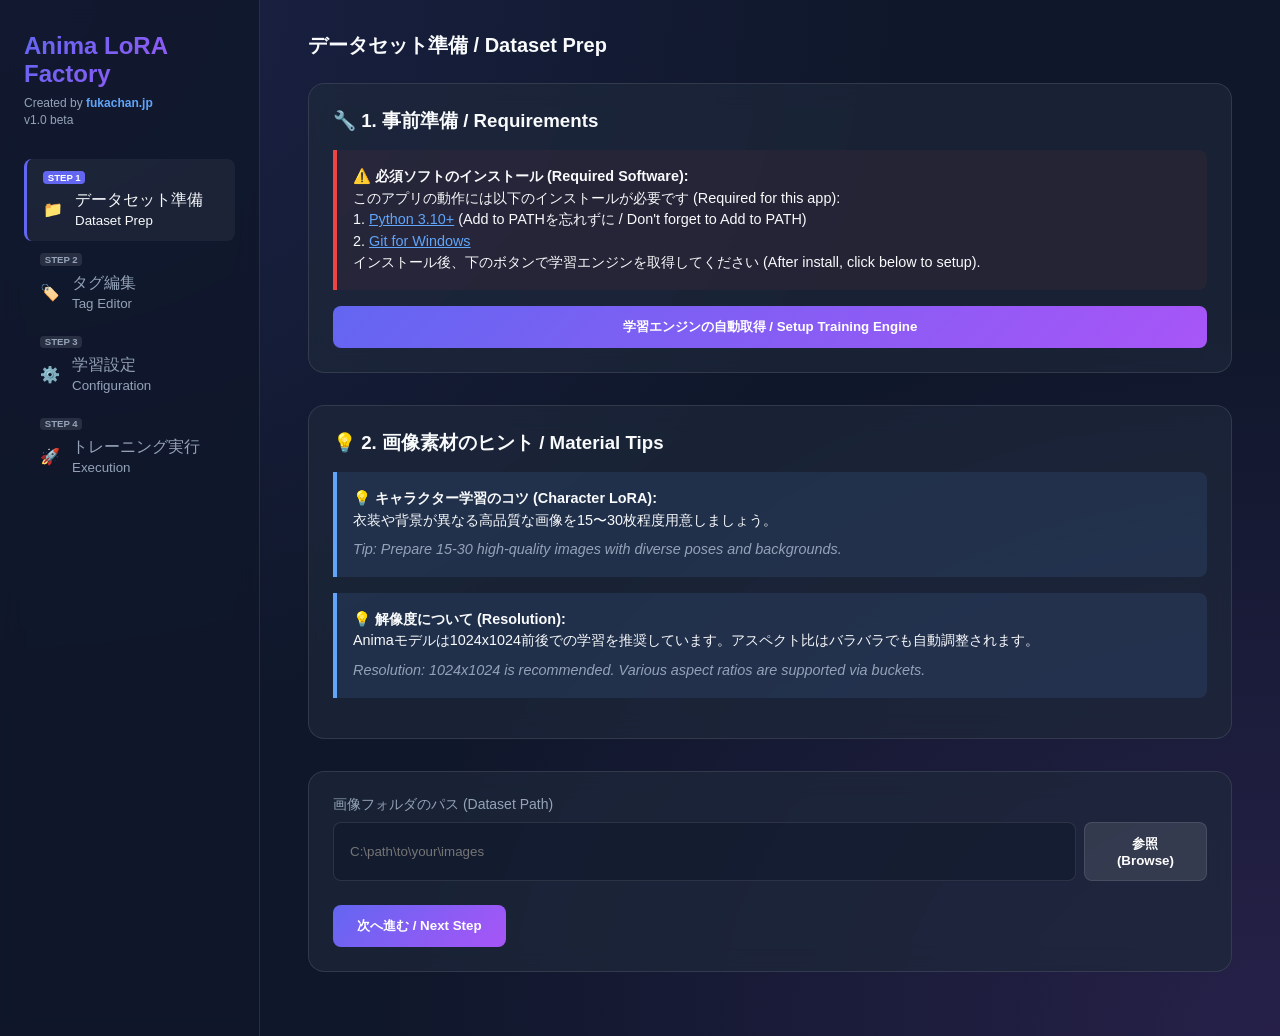
==== frontend/index.html @ 305d4b2d "Add files via upload" ====
<!DOCTYPE html>
<html lang="ja">

<head>
    <meta charset="UTF-8">
    <meta name="viewport" content="width=device-width, initial-scale=1.0">
    <title>Anima LoRA Factory</title>
    <link rel="icon" href="assets/favicon.ico">
    <link rel="stylesheet" href="style.css">
</head>

<body>
    <aside class="sidebar">
        <div>
            <h1>Anima LoRA Factory</h1>
            <p style="font-size: 0.75rem; color: var(--text-secondary); margin: 0.2rem 0;">
                Created by <a href="https://fukachan.jp/" target="_blank"
                    style="color: var(--accent-blue); text-decoration: none; font-weight: 600;">fukachan.jp</a>
            </p>
            <p style="font-size: 0.75rem; color: var(--text-secondary);">v1.0 beta</p>
        </div>

        <nav>
            <div class="nav-item active" data-tab="dataset">
                <span class="step-chip">Step 1</span>
                <div class="nav-label">
                    <span>📁</span> <span class="txt-dataset">データセット準備<br><small>Dataset Prep</small></span>
                </div>
            </div>
            <div class="nav-item" data-tab="tagger">
                <span class="step-chip">Step 2</span>
                <div class="nav-label">
                    <span>🏷️</span> <span class="txt-tagger">タグ編集<br><small>Tag Editor</small></span>
                </div>
            </div>
            <div class="nav-item" data-tab="config">
                <span class="step-chip">Step 3</span>
                <div class="nav-label">
                    <span>⚙️</span> <span class="txt-config">学習設定<br><small>Configuration</small></span>
                </div>
            </div>
            <div class="nav-item" data-tab="train">
                <span class="step-chip">Step 4</span>
                <div class="nav-label">
                    <span>🚀</span> <span class="txt-train">トレーニング実行<br><small>Execution</small></span>
                </div>
            </div>
        </nav>


    </aside>

    <main class="main-content">


        <!-- Dataset Tab -->
        <section id="tab-dataset" class="tab-content">
            <h2 class="txt-dataset">データセット準備 / Dataset Prep</h2>

            <div class="card">
                <h3 style="margin-bottom: 1rem;">🔧 1. 事前準備 / Requirements</h3>
                <div class="hint-box" style="background: rgba(239, 68, 68, 0.05); border-color: #ef4444;">
                    <strong>⚠️ 必須ソフトのインストール (Required Software):</strong><br>
                    このアプリの動作には以下のインストールが必要です (Required for this app):<br>
                    1. <a href="https://www.python.org/downloads/" target="_blank"
                        style="color: var(--accent-blue);">Python 3.10+</a> (Add to PATHを忘れずに / Don't forget to Add to
                    PATH)<br>
                    2. <a href="https://git-scm.com/download/win" target="_blank" style="color: var(--accent-blue);">Git
                        for Windows</a><br>
                    インストール後、下のボタンで学習エンジンを取得してください (After install, click below to setup).
                </div>
                <div style="display: flex; gap: 0.5rem; align-items: center;">
                    <button id="setup-scripts-btn" class="btn btn-primary" style="flex: 1;"
                        onclick="setupScripts()">学習エンジンの自動取得 / Setup Training Engine</button>
                </div>
                <p id="setup-progress-text"
                    style="font-size: 0.8rem; color: var(--text-secondary); margin-top: 0.5rem; display: none;">
                    ⏳ 取得中です。ネットワーク環境によっては数分かかる場合があります... / Downloading engine, please wait...
                </p>
            </div>

            <div class="card">
                <h3 style="margin-bottom: 1rem;">💡 2. 画像素材のヒント / Material Tips</h3>
                <div class="hint-box">
                    <strong>💡 キャラクター学習のコツ (Character LoRA):</strong><br>
                    衣装や背景が異なる高品質な画像を15〜30枚程度用意しましょう。<br>
                    <span class="lang-en"
                        style="display: block; color: var(--text-secondary); margin-top: 0.5rem; font-style: italic;">Tip:
                        Prepare 15-30 high-quality images with diverse poses and backgrounds.</span>
                </div>
                <div class="hint-box">
                    <strong>💡 解像度について (Resolution):</strong><br>
                    Animaモデルは1024x1024前後での学習を推奨しています。アスペクト比はバラバラでも自動調整されます。<br>
                    <span class="lang-en"
                        style="display: block; color: var(--text-secondary); margin-top: 0.5rem; font-style: italic;">Resolution:
                        1024x1024 is recommended. Various aspect ratios are supported via buckets.</span>
                </div>
            </div>

            <div class="card">
                <div class="form-group">
                    <label>画像フォルダのパス (Dataset Path)</label>
                    <div style="display: flex; gap: 0.5rem;">
                        <input type="text" id="dataset-path" placeholder="C:\path\to\your\images">
                        <button class="btn btn-secondary"
                            style="background: rgba(255,255,255,0.1); border: 1px solid var(--glass-border); color: white;"
                            onclick="browseFolder()">参照 (Browse)</button>
                    </div>
                </div>
                <button class="btn btn-primary" onclick="validatePath()">次へ進む / Next Step</button>
            </div>
        </section>

        <!-- Tagger Tab -->
        <section id="tab-tagger" class="tab-content" style="display: none;">
            <h2 class="txt-tagger">ビジュアルタグエディタ / Visual Tag Editor</h2>
            <div class="card" style="display: flex; gap: 1rem; align-items: center; margin-bottom: 1rem;">
                <p style="color: var(--text-secondary); flex: 1; font-size: 0.85rem;">
                    タグを色分けして表示しています。クリックで削除、末尾の入力欄から追加できます。<br>(Tags are color-coded. Click to remove, use input at the
                    end to add.)</p>
                <div style="display: flex; gap: 0.5rem;">
                    <button class="btn btn-secondary"
                        style="background: rgba(255,255,255,0.05); border: 1px solid var(--glass-border); color: white;"
                        onclick="refreshDataset()" title="フォルダ内のタグファイルを読み直します / Reload tags from folder">🔄 再読み込み /
                        Refresh</button>
                    <button class="btn btn-primary" onclick="runAutoTagging()"
                        title="AIによる自動タグ付けを開始します / Start AI auto-tagging">自動タグ付け実行 / Run Tagger</button>
                </div>
            </div>

            <div class="card" style="margin-bottom: 1rem;">
                <h3 style="margin-bottom: 0.8rem; font-size: 0.9rem;">📦 一括編集ツール / Batch Edit Tools</h3>
                <div style="display: flex; gap: 0.5rem; align-items: flex-end;">
                    <div style="flex: 1;">
                        <label
                            style="font-size: 0.75rem; color: var(--text-secondary); display: block; margin-bottom: 0.3rem;">カンマ区切りでタグを入力
                            (Tags, comma separated)</label>
                        <input type="text" id="batch-tags-input" list="tag-suggestions"
                            placeholder="1girl, masterpiece, @my_char" style="margin: 0;">
                        <datalist id="tag-suggestions"></datalist>
                    </div>
                    <button class="btn btn-secondary"
                        style="background: rgba(96, 165, 250, 0.1); border: 1px solid #60a5fa; color: #60a5fa;"
                        onclick="batchAddTags()">一括追加 / Add</button>
                    <button class="btn btn-secondary"
                        style="background: rgba(239, 68, 68, 0.1); border: 1px solid #ef4444; color: #ef4444;"
                        onclick="batchRemoveTags()">一括削除 / Remove</button>
                </div>
            </div>

            <div class="card" style="display: grid; grid-template-columns: 1fr 1fr; gap: 1.5rem; margin-bottom: 1rem;">
                <div>
                    <h3 style="margin-bottom: 0.8rem; font-size: 0.9rem;">🛠️ ボタンの機能 / Functions</h3>
                    <p style="font-size: 0.8rem; margin-bottom: 0.5rem; color: var(--text-secondary);"><strong>🔄 再読み込み
                            / Refresh:</strong> フォルダ内の .txt ファイルを読み直し、最新の状態を表示します。</p>
                    <p style="font-size: 0.8rem; color: var(--text-secondary);"><strong>🚀 自動タグ付け実行 / Auto-Tag:</strong>
                        AIが画像の内容を分析し、タグを自動生成します。<br>(AI analyzes images and generates tags.)</p>
                </div>
                <div>
                    <h3 style="margin-bottom: 0.8rem; font-size: 0.9rem;">💡 タグ編集の基本ルール / Rules</h3>
                    <p style="font-size: 0.8rem; color: var(--text-secondary); line-height: 1.4;">
                        LoRAに<strong>「学習させたい特徴」のタグを削除する</strong>のが基本です。削除した特徴がトリガーワードに集約されます。<br>
                        (Remove tags of features you want to train; they will merge into the trigger word.)
                    </p>
                </div>
            </div>

            <div class="card" style="margin-bottom: 1.5rem;">
                <h3 style="margin-bottom: 1rem; font-size: 0.9rem;">📖 LoRAタイプ別・編集のコツ / Editing Tips</h3>
                <div style="display: grid; grid-template-columns: repeat(auto-fit, minmax(200px, 1fr)); gap: 1rem;">
                    <div class="hint-box"
                        style="margin: 0; padding: 0.75rem; background: rgba(244, 114, 182, 0.05); border-color: #f472b6; font-size: 0.75rem;">
                        <strong>👤 キャラクターLoRA / Character:</strong><br>
                        髪色、目の色、固有の服などのタグを削除します。<br>
                        (Remove hair, eyes, unique clothes etc.)
                    </div>
                    <div class="hint-box"
                        style="margin: 0; padding: 0.75rem; background: rgba(52, 211, 153, 0.05); border-color: #34d499; font-size: 0.75rem;">
                        <strong>🎨 スタイルLoRA / Style:</strong><br>
                        具体的な物のタグは残し、品質タグを削除します。<br>
                        (Keep object tags, remove quality tags like masterpiece.)
                    </div>
                    <div class="hint-box"
                        style="margin: 0; padding: 0.75rem; background: rgba(96, 165, 250, 0.05); border-color: #60a5fa; font-size: 0.75rem;">
                        <strong>👗 衣装LoRA / Clothing:</strong><br>
                        その衣装を示すタグのみを削除します。<br>
                        (Remove only the tags specific to the outfit.)
                    </div>
                </div>
            </div>

            <div id="tagger-progress-container" class="card" style="display: none; margin-bottom: 1rem;">
                <div style="display: flex; justify-content: space-between; margin-bottom: 0.5rem;">
                    <span id="tagger-progress-text">タグ付け進捗 (Tagging Progress): 0 / 0</span>
                    <span id="tagger-progress-percent">0%</span>
                </div>
                <div
                    style="width: 100%; background: rgba(255,255,255,0.1); border-radius: 0.25rem; height: 1rem; overflow: hidden;">
                    <div id="tagger-progress-bar"
                        style="width: 0%; height: 100%; background: var(--primary-color); transition: width 0.3s ease;">
                    </div>
                </div>
            </div>

            <div class="tag-editor-grid" id="tag-editor-content">
                <!-- Example Card -->
                <div class="card image-tag-card placeholder-card">
                    <div class="tag-preview-img"
                        style="background: rgba(255,255,255,0.05); display: flex; align-items: center; justify-content: center; font-size: 0.8rem; color: var(--text-secondary); text-align: center;">
                        サンプル表示<br>(Sample)</div>
                    <div class="tags-container">
                        <span class="tag-chip tag-meta">masterpiece <span class="remove-btn">×</span></span>
                        <span class="tag-chip tag-char">1girl <span class="remove-btn">×</span></span>
                        <span class="tag-chip tag-char">@original_character <span class="remove-btn">×</span></span>
                        <span class="tag-chip tag-clothes">school uniform <span class="remove-btn">×</span></span>
                        <span class="tag-chip tag-bg">classroom <span class="remove-btn">×</span></span>
                        <span class="tag-chip tag-general">smile <span class="remove-btn">×</span></span>
                        <input type="text" class="add-tag-input" placeholder="+ Add">
                    </div>
                </div>
            </div>
        </section>

        <!-- Config Tab -->
        <section id="tab-config" class="tab-content" style="display: none;">
            <h2 class="txt-config">学習設定 / Configuration</h2>

            <!-- GPU Info Card -->
            <div class="card" style="display: flex; align-items: center; gap: 1rem; padding: 1rem 1.5rem;">
                <span style="font-size: 1.5rem;">🖥️</span>
                <div style="flex: 1;">
                    <h4 style="margin-bottom: 0.2rem; color: var(--text-secondary); font-size: 0.8rem;">GPU情報 (GPU Info)
                    </h4>
                    <div id="gpu-info-display" style="font-weight: 600; color: var(--accent-blue);">情報を取得中...</div>
                </div>
            </div>

            <div class="card">
                <div class="form-group">
                    <label>Animaベースモデルのパス / Anima Base Model Path (.safetensors)</label>
                    <div style="display: flex; gap: 0.5rem;">
                        <input type="text" id="model-path" placeholder="C:\path\to\anima-preview3-base.safetensors">
                        <button class="btn btn-secondary"
                            style="background: rgba(255,255,255,0.1); border: 1px solid var(--glass-border); color: white;"
                            onclick="browseFile('model-path', 'Select Base Model')">参照 / Browse</button>
                    </div>
                </div>
                <div class="form-group">
                    <label>VAEのパス / VAE Path (.safetensors)</label>
                    <div style="display: flex; gap: 0.5rem;">
                        <input type="text" id="vae-path" placeholder="C:\path\to\anima-preview3-vae.safetensors">
                        <button class="btn btn-secondary"
                            style="background: rgba(255,255,255,0.1); border: 1px solid var(--glass-border); color: white;"
                            onclick="browseFile('vae-path', 'Select VAE')">参照 / Browse</button>
                    </div>
                </div>
                <div class="form-group">
                    <label>Qwen3テキストエンコーダーのパス / Qwen3 Text Encoder Path</label>
                    <div style="display: flex; gap: 0.5rem;">
                        <input type="text" id="qwen-path" placeholder="C:\path\to\qwen3_06b_anima.safetensors">
                        <button class="btn btn-secondary"
                            style="background: rgba(255,255,255,0.1); border: 1px solid var(--glass-border); color: white;"
                            onclick="browseFile('qwen-path', 'Select Qwen3')">参照 / Browse</button>
                    </div>
                </div>
                <div class="form-group">
                    <label>出力先フォルダ / Output Directory</label>
                    <div style="display: flex; gap: 0.5rem;">
                        <input type="text" id="output-dir" placeholder="C:\path\to\output">
                        <button class="btn btn-secondary"
                            style="background: rgba(255,255,255,0.1); border: 1px solid var(--glass-border); color: white;"
                            onclick="browseOutput()">参照 / Browse</button>
                    </div>
                </div>
                <div class="form-group">
                    <label>LoRA名称 / Output Name</label>
                    <input type="text" id="output-name" value="my_anima_lora">
                </div>
                <div class="form-group">
                    <label>学習回数 / Epochs</label>
                    <input type="number" id="epochs" value="10">
                    <p style="font-size: 0.75rem; color: var(--text-secondary); margin-top: 0.4rem; line-height: 1.4;">
                        画像を何周学習させるか。15枚程度の画像なら10〜20、30枚以上なら5〜10程度が目安です。<br>
                        (Number of times to train on images. Recommend 10-20 for 15 images, 5-10 for 30+ images.)
                    </p>
                </div>
                <div class="form-group">
                    <label>学習率 / Learning Rate</label>
                    <input type="text" id="learning-rate" value="1e-4">
                </div>
                <div class="form-group">
                    <label>VRAM節約モード / VRAM Optimization</label>
                    <select id="vram-mode">
                        <option value="high">高画質 / High Quality (VRAM 24GB+)</option>
                        <option value="balanced" selected>バランス / Balanced (VRAM 12-16GB)</option>
                        <option value="low">低容量 / Low VRAM (VRAM 8GB+)</option>
                    </select>
                </div>
                <div class="hint-box">
                    <strong>💡 初心者へのアドバイス / Advice:</strong><br>
                    基本的には「バランス」設定で問題ありません。エラーが出る場合は「低容量」を試してください。<br>
                    (Balanced is usually fine. If you get errors, try Low VRAM mode.)
                </div>
            </div>
        </section>

        <!-- Train Tab -->
        <section id="tab-train" class="tab-content" style="display: none;">
            <h2 class="txt-train">トレーニング実行 / Execution</h2>
            <div class="card">
                <div id="console-output"
                    style="background: black; padding: 1rem; border-radius: 0.5rem; height: 300px; overflow-y: auto; font-family: monospace; font-size: 0.8rem; color: #10b981;">
                    待機中... (Waiting to start)
                </div>
                <div style="display: flex; flex-direction: column; gap: 0.8rem; margin-top: 1rem;">
                    <button class="btn btn-primary" id="start-train-btn"
                        style="width: 100%; font-weight: bold; font-size: 1.1rem; padding: 1rem;"
                        onclick="startTraining()">
                        🚀 LoRA学習開始 / Start Training
                    </button>

                    <div
                        style="background: rgba(255,255,255,0.03); padding: 1rem; border-radius: 8px; display: flex; flex-direction: column; gap: 0.6rem;">
                        <label
                            style="display: flex; align-items: center; gap: 0.5rem; cursor: pointer; color: var(--text-secondary); font-size: 0.85rem; user-select: none;">
                            <input type="checkbox" id="keep-unet" style="width: auto;">
                            <span>UNET版モデル（中間ファイル）を削除せずに残す / Keep UNET file</span>
                        </label>
                        <label
                            style="display: flex; align-items: center; gap: 0.5rem; cursor: pointer; color: var(--text-secondary); font-size: 0.85rem; user-select: none;">
                            <input type="checkbox" id="auto-shutdown" style="width: auto;">
                            <span>トレーニング完了後にPCをシャットダウンする / Shutdown after completion</span>
                        </label>
                    </div>
                </div>
            </div>
        </section>
    </main>

    <script src="app.js"></script>
</body>

</html>
---- frontend/style.css ----
:root {
    --bg-color: #0f172a;
    --card-bg: rgba(30, 41, 59, 0.7);
    --primary-gradient: linear-gradient(135deg, #6366f1 0%, #a855f7 100%);
    --secondary-gradient: linear-gradient(135deg, #3b82f6 0%, #2dd4bf 100%);
    --text-primary: #f8fafc;
    --text-secondary: #94a3b8;
    --accent-purple: #c084fc;
    --accent-blue: #60a5fa;
    --glass-border: rgba(255, 255, 255, 0.1);
}

* {
    margin: 0;
    padding: 0;
    box-sizing: border-box;
    font-family: 'Inter', -apple-system, BlinkMacSystemFont, "Segoe UI", Roboto, sans-serif;
}

body {
    background-color: var(--bg-color);
    background-image: 
        radial-gradient(at 0% 0%, rgba(99, 102, 241, 0.15) 0px, transparent 50%),
        radial-gradient(at 100% 100%, rgba(168, 85, 247, 0.15) 0px, transparent 50%);
    color: var(--text-primary);
    min-height: 100vh;
    display: flex;
}

/* Layout */
.sidebar {
    width: 260px;
    background: rgba(15, 23, 42, 0.8);
    backdrop-filter: blur(10px);
    border-right: 1px solid var(--glass-border);
    padding: 2rem 1.5rem;
    display: flex;
    flex-direction: column;
    gap: 2rem;
}

.main-content {
    flex: 1;
    padding: 2rem 3rem;
    overflow-y: auto;
}

/* Typography */
h1 {
    font-size: 1.5rem;
    font-weight: 700;
    background: var(--primary-gradient);
    -webkit-background-clip: text;
    -webkit-text-fill-color: transparent;
    margin-bottom: 0.5rem;
}

h2 {
    font-size: 1.25rem;
    margin-bottom: 1.5rem;
}

/* Cards */
.card {
    background: var(--card-bg);
    backdrop-filter: blur(12px);
    border: 1px solid var(--glass-border);
    border-radius: 1rem;
    padding: 1.5rem;
    margin-bottom: 2rem;
}

/* Components */
.nav-item {
    padding: 0.75rem 1rem;
    border-radius: 0.5rem;
    color: var(--text-secondary);
    cursor: pointer;
    transition: all 0.3s ease;
    display: flex;
    flex-direction: column;
    align-items: flex-start;
    gap: 0.4rem;
}

.nav-label {
    display: flex;
    align-items: center;
    gap: 0.75rem;
}

.nav-item:hover, .nav-item.active {
    background: rgba(255, 255, 255, 0.05);
    color: var(--text-primary);
}

.nav-item.active {
    border-left: 3px solid #6366f1;
}

.step-chip {
    font-size: 0.6rem;
    background: rgba(255, 255, 255, 0.1);
    color: var(--text-secondary);
    padding: 0.1rem 0.3rem;
    border-radius: 0.25rem;
    text-transform: uppercase;
    font-weight: 700;
    line-height: 1;
}

.nav-item.active .step-chip {
    background: #6366f1;
    color: white;
}

.btn {
    padding: 0.75rem 1.5rem;
    border-radius: 0.5rem;
    border: none;
    font-weight: 600;
    cursor: pointer;
    transition: transform 0.2s ease, opacity 0.2s ease;
}

.btn-primary {
    background: var(--primary-gradient);
    color: white;
}

.btn:hover {
    transform: translateY(-2px);
    opacity: 0.9;
}

/* Material Hints */
.hint-box {
    background: rgba(96, 165, 250, 0.1);
    border-left: 4px solid var(--accent-blue);
    padding: 1rem;
    border-radius: 0 0.5rem 0.5rem 0;
    margin: 1rem 0;
    font-size: 0.9rem;
    line-height: 1.5;
}

.hint-box .lang-en {
    display: block;
    color: var(--text-secondary);
    margin-top: 0.5rem;
    font-style: italic;
}

/* Forms */
.form-group {
    margin-bottom: 1.5rem;
}

label {
    display: block;
    margin-bottom: 0.5rem;
    font-size: 0.875rem;
    color: var(--text-secondary);
}

input[type="text"], input[type="number"], select {
    width: 100%;
    background: rgba(15, 23, 42, 0.5);
    border: 1px solid var(--glass-border);
    border-radius: 0.5rem;
    padding: 0.75rem 1rem;
    color: white;
    outline: none;
}

input:focus {
    border-color: #6366f1;
}

/* Language Toggle */
.lang-toggle {
    position: absolute;
    top: 2rem;
    right: 3rem;
    display: flex;
    gap: 0.5rem;
}

.lang-btn {
    background: transparent;
    border: 1px solid var(--glass-border);
    color: var(--text-secondary);
    padding: 0.25rem 0.75rem;
    border-radius: 0.25rem;
    cursor: pointer;
}

/* Tag Editor */
.tag-editor-grid {
    display: grid;
    grid-template-columns: repeat(auto-fill, minmax(350px, 1fr));
    gap: 1.5rem;
}

.image-tag-card {
    display: flex;
    gap: 1rem;
    align-items: flex-start;
}

.tag-preview-img {
    width: 100px;
    height: 100px;
    object-fit: cover;
    border-radius: 0.5rem;
    border: 1px solid var(--glass-border);
}

.tags-container {
    flex: 1;
    display: flex;
    flex-wrap: wrap;
    gap: 0.4rem;
}

.tag-chip {
    padding: 0.2rem 0.6rem;
    border-radius: 1rem;
    font-size: 0.75rem;
    display: flex;
    align-items: center;
    gap: 0.3rem;
    cursor: pointer;
    transition: filter 0.2s;
}

.tag-chip:hover {
    filter: brightness(1.2);
}

.tag-chip .remove-btn {
    font-size: 0.8rem;
    opacity: 0.6;
}

/* Tag Colors */
.tag-char { background: rgba(244, 114, 182, 0.2); color: #f472b6; border: 1px solid #f472b6; }
.tag-clothes { background: rgba(96, 165, 250, 0.2); color: #60a5fa; border: 1px solid #60a5fa; }
.tag-bg { background: rgba(52, 211, 153, 0.2); color: #34d499; border: 1px solid #34d499; }
.tag-meta { background: rgba(251, 146, 60, 0.2); color: #fb923c; border: 1px solid #fb923c; }
.tag-general { background: rgba(148, 163, 184, 0.2); color: #94a3b8; border: 1px solid #94a3b8; }

.add-tag-input {
    background: transparent;
    border: 1px dashed var(--glass-border);
    border-radius: 1rem;
    padding: 0.2rem 0.6rem;
    font-size: 0.75rem;
    color: var(--text-secondary);
    width: 80px;
    outline: none;
}
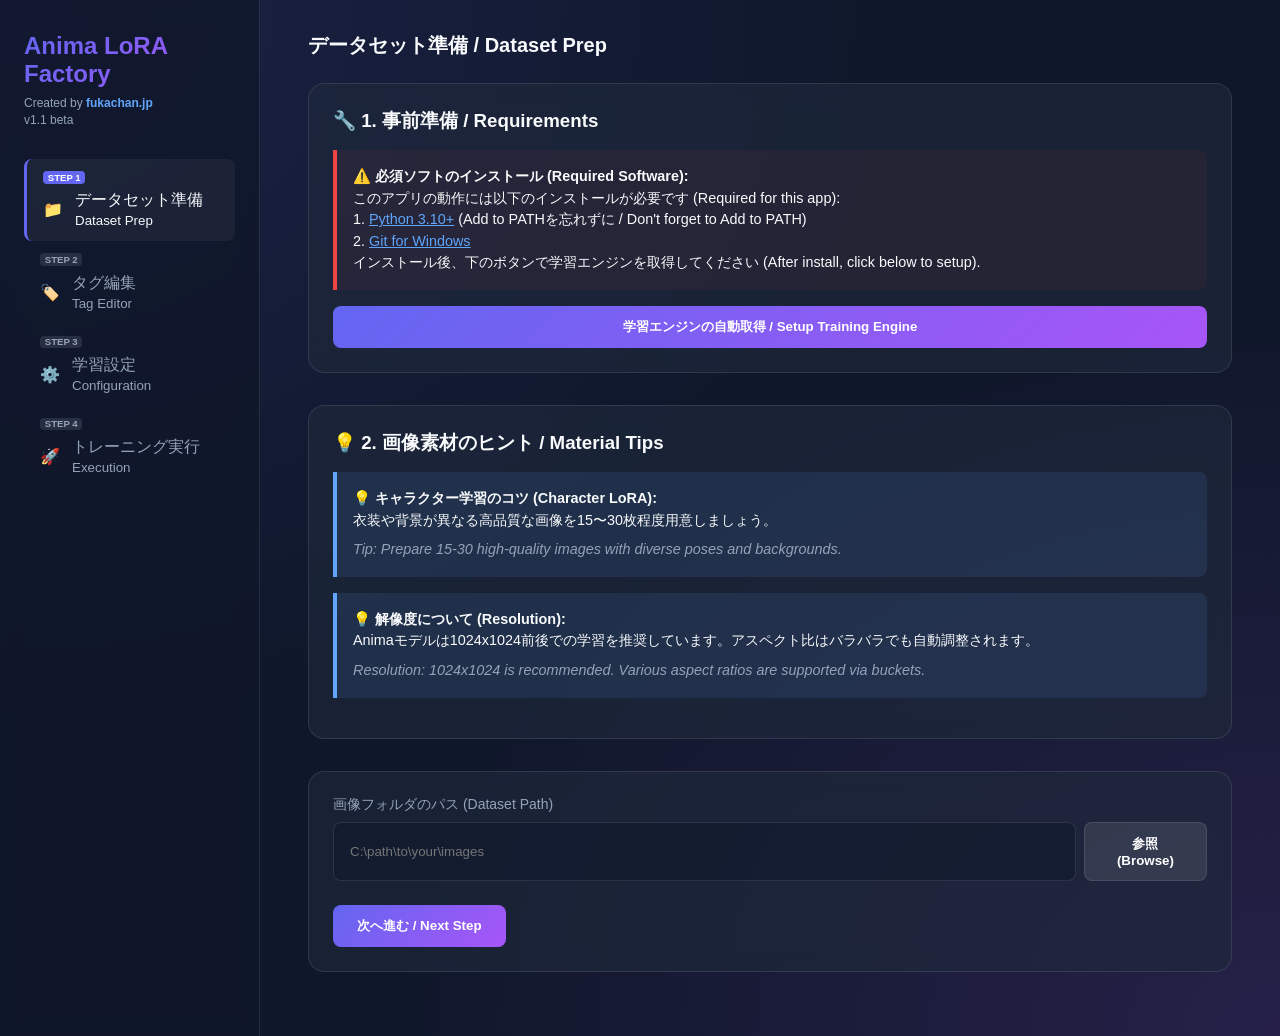
==== commit 7ae9c135: "Add files via upload" ====
--- a/frontend/index.html
+++ b/frontend/index.html
@@ -17,7 +17,7 @@
                 Created by <a href="https://fukachan.jp/" target="_blank"
                     style="color: var(--accent-blue); text-decoration: none; font-weight: 600;">fukachan.jp</a>
             </p>
-            <p style="font-size: 0.75rem; color: var(--text-secondary);">v1.0 beta</p>
+            <p style="font-size: 0.75rem; color: var(--text-secondary);">v1.1 beta</p>
         </div>
 
         <nav>
@@ -123,7 +123,7 @@
                         style="background: rgba(255,255,255,0.05); border: 1px solid var(--glass-border); color: white;"
                         onclick="refreshDataset()" title="フォルダ内のタグファイルを読み直します / Reload tags from folder">🔄 再読み込み /
                         Refresh</button>
-                    <button class="btn btn-primary" onclick="runAutoTagging()"
+                    <button id="run-tagger-btn" class="btn btn-primary" onclick="runAutoTagging()"
                         title="AIによる自動タグ付けを開始します / Start AI auto-tagging">自動タグ付け実行 / Run Tagger</button>
                 </div>
             </div>
@@ -286,8 +286,31 @@
                 </div>
                 <div class="form-group">
                     <label>学習率 / Learning Rate</label>
-                    <input type="text" id="learning-rate" value="1e-4">
-                </div>
+                    <div
+                        style="display: flex; flex-direction: column; gap: 0.5rem; background: rgba(255,255,255,0.02); padding: 0.8rem; border-radius: 0.5rem; border: 1px solid var(--glass-border);">
+                        <label style="display: flex; align-items: center; gap: 0.5rem; cursor: pointer;"
+                            title="（サクッと学習）">
+                            <input type="radio" name="learning-rate" value="1e-4" checked
+                                style="width: auto; margin: 0;">
+                            <span>1e-4 <span
+                                    style="color: var(--text-secondary); font-size: 0.85rem;">（サクッと学習）</span></span>
+                        </label>
+                        <label style="display: flex; align-items: center; gap: 0.5rem; cursor: pointer;"
+                            title="（バランス重視）">
+                            <input type="radio" name="learning-rate" value="5e-5" style="width: auto; margin: 0;">
+                            <span>5e-5 <span
+                                    style="color: var(--text-secondary); font-size: 0.85rem;">（バランス重視）</span></span>
+                        </label>
+                        <label style="display: flex; align-items: center; gap: 0.5rem; cursor: pointer;"
+                            title="（じっくり学習、高精度）">
+                            <input type="radio" name="learning-rate" value="2e-5" style="width: auto; margin: 0;">
+                            <span>2e-5 <span
+                                    style="color: var(--text-secondary); font-size: 0.85rem;">（じっくり学習、高精度）</span></span>
+                        </label>
+                    </div>
+                </div>
+
+
                 <div class="form-group">
                     <label>VRAM節約モード / VRAM Optimization</label>
                     <select id="vram-mode">
@@ -301,6 +324,28 @@
                     基本的には「バランス」設定で問題ありません。エラーが出る場合は「低容量」を試してください。<br>
                     (Balanced is usually fine. If you get errors, try Low VRAM mode.)
                 </div>
+
+                <div class="form-group"
+                    style="margin-top: 1rem; border-top: 1px solid var(--glass-border); padding-top: 1rem;">
+                    <label
+                        style="display: flex; align-items: center; gap: 0.5rem; cursor: pointer; color: var(--text-secondary); font-size: 0.85rem;">
+                        <input type="checkbox" id="enable-advanced" style="width: auto; margin: 0;"
+                            onchange="toggleAdvancedSettings()">
+                        <span>上級設定（意味がわからない場合は変更しないでください） / Advanced Settings</span>
+                    </label>
+                    <div id="advanced-settings-container"
+                        style="display: none; margin-top: 1rem; gap: 1rem; background: rgba(255,255,255,0.02); padding: 1rem; border-radius: 0.5rem; border: 1px solid var(--glass-border);">
+                        <div style="flex: 1;">
+                            <label style="font-size: 0.8rem;">ランク (network_dim)</label>
+                            <input type="number" id="lora-rank" value="4" min="1" max="128" style="margin-top: 0.3rem;">
+                        </div>
+                        <div style="flex: 1;">
+                            <label style="font-size: 0.8rem;">アルファ (network_alpha)</label>
+                            <input type="number" id="lora-alpha" value="1" min="1" max="128"
+                                style="margin-top: 0.3rem;">
+                        </div>
+                    </div>
+                </div>
             </div>
         </section>
 
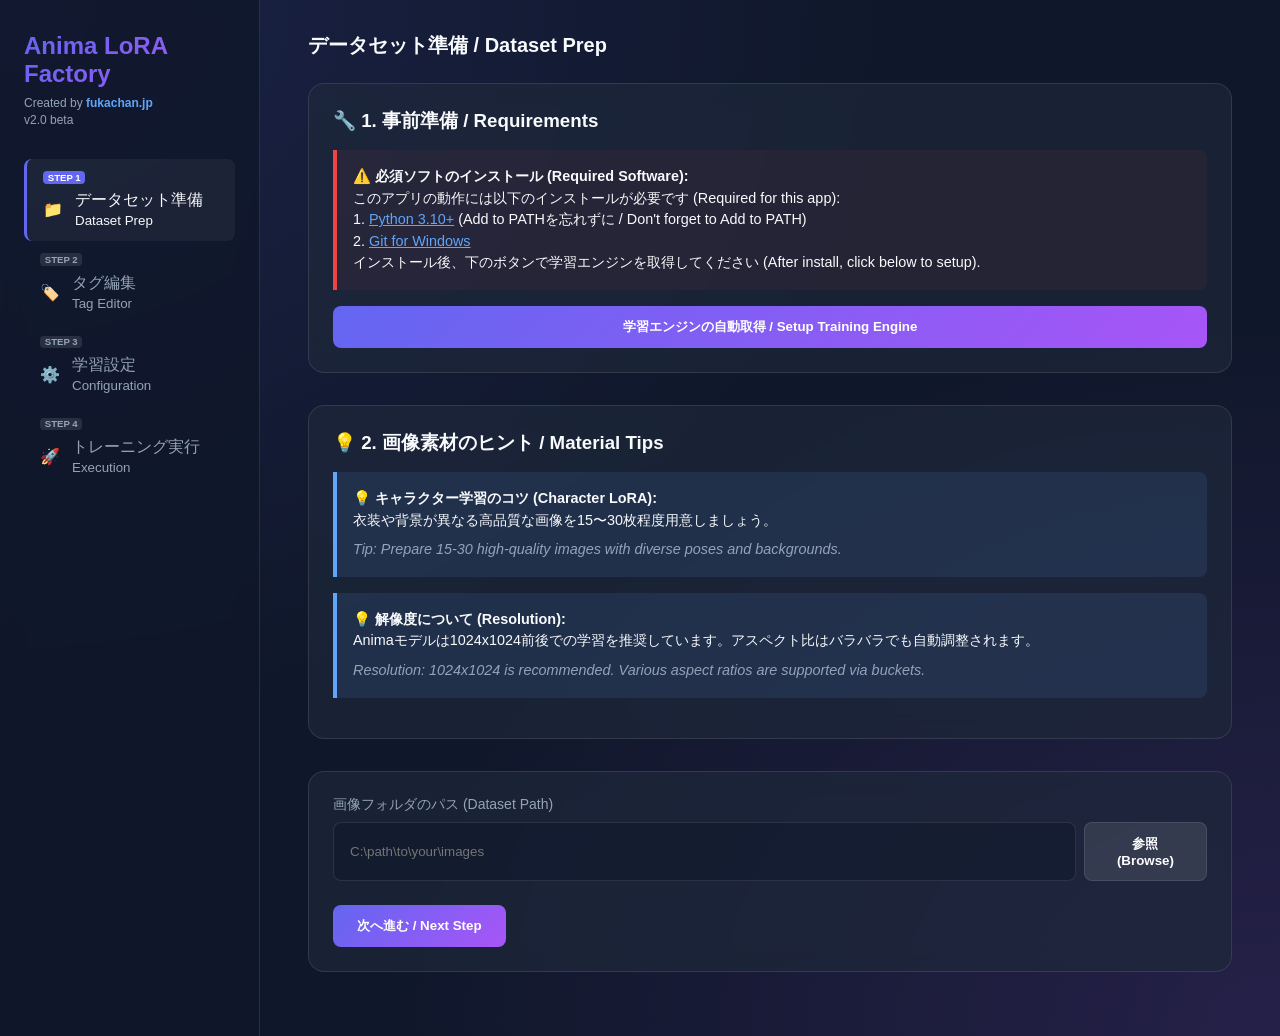
==== commit 6c34c3a8: "Add files via upload" ====
--- a/frontend/index.html
+++ b/frontend/index.html
@@ -6,7 +6,7 @@
     <meta name="viewport" content="width=device-width, initial-scale=1.0">
     <title>Anima LoRA Factory</title>
     <link rel="icon" href="assets/favicon.ico">
-    <link rel="stylesheet" href="style.css">
+    <link rel="stylesheet" href="style.css?v=2.0">
 </head>
 
 <body>
@@ -17,7 +17,7 @@
                 Created by <a href="https://fukachan.jp/" target="_blank"
                     style="color: var(--accent-blue); text-decoration: none; font-weight: 600;">fukachan.jp</a>
             </p>
-            <p style="font-size: 0.75rem; color: var(--text-secondary);">v1.1 beta</p>
+            <p style="font-size: 0.75rem; color: var(--text-secondary);">v2.0 beta</p>
         </div>
 
         <nav>
@@ -382,7 +382,7 @@
         </section>
     </main>
 
-    <script src="app.js"></script>
+    <script src="app.js?v=2.0"></script>
 </body>
 
 </html>
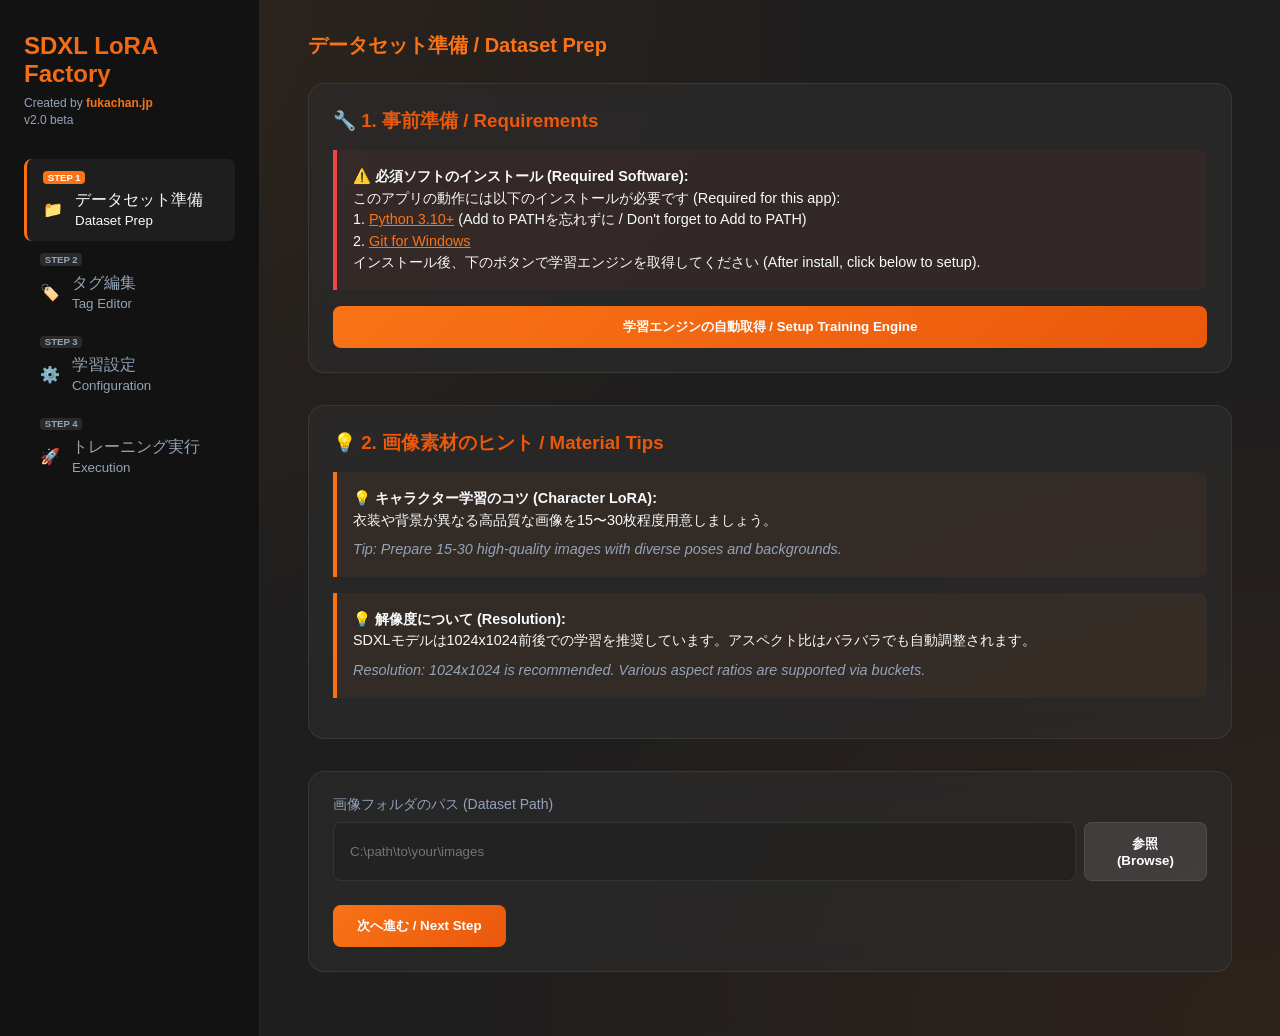
==== commit c546ab89: "Add files via upload" ====
--- a/frontend/index.html
+++ b/frontend/index.html
@@ -4,7 +4,7 @@
 <head>
     <meta charset="UTF-8">
     <meta name="viewport" content="width=device-width, initial-scale=1.0">
-    <title>Anima LoRA Factory</title>
+    <title>SDXL LoRA Factory</title>
     <link rel="icon" href="assets/favicon.ico">
     <link rel="stylesheet" href="style.css?v=2.0">
 </head>
@@ -12,7 +12,7 @@
 <body>
     <aside class="sidebar">
         <div>
-            <h1>Anima LoRA Factory</h1>
+            <h1>SDXL LoRA Factory</h1>
             <p style="font-size: 0.75rem; color: var(--text-secondary); margin: 0.2rem 0;">
                 Created by <a href="https://fukachan.jp/" target="_blank"
                     style="color: var(--accent-blue); text-decoration: none; font-weight: 600;">fukachan.jp</a>
@@ -90,7 +90,7 @@
                 </div>
                 <div class="hint-box">
                     <strong>💡 解像度について (Resolution):</strong><br>
-                    Animaモデルは1024x1024前後での学習を推奨しています。アスペクト比はバラバラでも自動調整されます。<br>
+                    SDXLモデルは1024x1024前後での学習を推奨しています。アスペクト比はバラバラでも自動調整されます。<br>
                     <span class="lang-en"
                         style="display: block; color: var(--text-secondary); margin-top: 0.5rem; font-style: italic;">Resolution:
                         1024x1024 is recommended. Various aspect ratios are supported via buckets.</span>
@@ -140,7 +140,7 @@
                         <datalist id="tag-suggestions"></datalist>
                     </div>
                     <button class="btn btn-secondary"
-                        style="background: rgba(96, 165, 250, 0.1); border: 1px solid #60a5fa; color: #60a5fa;"
+                        style="background: rgba(249, 115, 22, 0.1); border: 1px solid var(--accent-orange); color: var(--accent-orange);"
                         onclick="batchAddTags()">一括追加 / Add</button>
                     <button class="btn btn-secondary"
                         style="background: rgba(239, 68, 68, 0.1); border: 1px solid #ef4444; color: #ef4444;"
@@ -237,9 +237,10 @@
 
             <div class="card">
                 <div class="form-group">
-                    <label>Animaベースモデルのパス / Anima Base Model Path (.safetensors)</label>
+                <div class="form-group">
+                    <label>SDXLベースモデルのパス / SDXL Base Model Path (.safetensors)</label>
                     <div style="display: flex; gap: 0.5rem;">
-                        <input type="text" id="model-path" placeholder="C:\path\to\anima-preview3-base.safetensors">
+                        <input type="text" id="model-path" placeholder="C:\path\to\sdxl_base.safetensors">
                         <button class="btn btn-secondary"
                             style="background: rgba(255,255,255,0.1); border: 1px solid var(--glass-border); color: white;"
                             onclick="browseFile('model-path', 'Select Base Model')">参照 / Browse</button>
@@ -248,19 +249,10 @@
                 <div class="form-group">
                     <label>VAEのパス / VAE Path (.safetensors)</label>
                     <div style="display: flex; gap: 0.5rem;">
-                        <input type="text" id="vae-path" placeholder="C:\path\to\anima-preview3-vae.safetensors">
+                        <input type="text" id="vae-path" placeholder="C:\path\to\sdxl_vae.safetensors">
                         <button class="btn btn-secondary"
                             style="background: rgba(255,255,255,0.1); border: 1px solid var(--glass-border); color: white;"
                             onclick="browseFile('vae-path', 'Select VAE')">参照 / Browse</button>
-                    </div>
-                </div>
-                <div class="form-group">
-                    <label>Qwen3テキストエンコーダーのパス / Qwen3 Text Encoder Path</label>
-                    <div style="display: flex; gap: 0.5rem;">
-                        <input type="text" id="qwen-path" placeholder="C:\path\to\qwen3_06b_anima.safetensors">
-                        <button class="btn btn-secondary"
-                            style="background: rgba(255,255,255,0.1); border: 1px solid var(--glass-border); color: white;"
-                            onclick="browseFile('qwen-path', 'Select Qwen3')">参照 / Browse</button>
                     </div>
                 </div>
                 <div class="form-group">
@@ -274,7 +266,7 @@
                 </div>
                 <div class="form-group">
                     <label>LoRA名称 / Output Name</label>
-                    <input type="text" id="output-name" value="my_anima_lora">
+                    <input type="text" id="output-name" value="my_sdxl_lora">
                 </div>
                 <div class="form-group">
                     <label>学習回数 / Epochs</label>
@@ -316,13 +308,14 @@
                     <select id="vram-mode">
                         <option value="high">高画質 / High Quality (VRAM 24GB+)</option>
                         <option value="balanced" selected>バランス / Balanced (VRAM 12-16GB)</option>
-                        <option value="low">低容量 / Low VRAM (VRAM 8GB+)</option>
+                        <option value="low">低容量 / Low VRAM (VRAM 8-12GB)</option>
+                        <option value="very_low">超低容量 / Very Low VRAM (VRAM 8GB未満)</option>
                     </select>
                 </div>
                 <div class="hint-box">
-                    <strong>💡 初心者へのアドバイス / Advice:</strong><br>
-                    基本的には「バランス」設定で問題ありません。エラーが出る場合は「低容量」を試してください。<br>
-                    (Balanced is usually fine. If you get errors, try Low VRAM mode.)
+                    <strong>💡 VRAM設定の目安 / VRAM Guide:</strong><br>
+                    基本的には「バランス」設定で問題ありません。メモリ不足エラーが出る場合は「低容量」→「超低容量」の順で試してください。<br>
+                    (Use Balanced normally. If you get OOM/CUDA errors, try Low → Very Low VRAM mode.)
                 </div>
 
                 <div class="form-group"
@@ -368,11 +361,6 @@
                         style="background: rgba(255,255,255,0.03); padding: 1rem; border-radius: 8px; display: flex; flex-direction: column; gap: 0.6rem;">
                         <label
                             style="display: flex; align-items: center; gap: 0.5rem; cursor: pointer; color: var(--text-secondary); font-size: 0.85rem; user-select: none;">
-                            <input type="checkbox" id="keep-unet" style="width: auto;">
-                            <span>UNET版モデル（中間ファイル）を削除せずに残す / Keep UNET file</span>
-                        </label>
-                        <label
-                            style="display: flex; align-items: center; gap: 0.5rem; cursor: pointer; color: var(--text-secondary); font-size: 0.85rem; user-select: none;">
                             <input type="checkbox" id="auto-shutdown" style="width: auto;">
                             <span>トレーニング完了後にPCをシャットダウンする / Shutdown after completion</span>
                         </label>
--- a/frontend/style.css
+++ b/frontend/style.css
@@ -1,13 +1,15 @@
 :root {
-    --bg-color: #0f172a;
-    --card-bg: rgba(30, 41, 59, 0.7);
-    --primary-gradient: linear-gradient(135deg, #6366f1 0%, #a855f7 100%);
-    --secondary-gradient: linear-gradient(135deg, #3b82f6 0%, #2dd4bf 100%);
+    --bg-color: #1e1e1e;
+    --card-bg: rgba(45, 45, 45, 0.6);
+    --primary-gradient: linear-gradient(135deg, #f97316 0%, #ea580c 100%);
+    --secondary-gradient: linear-gradient(135deg, #fbbf24 0%, #f59e0b 100%);
     --text-primary: #f8fafc;
     --text-secondary: #94a3b8;
-    --accent-purple: #c084fc;
-    --accent-blue: #60a5fa;
-    --glass-border: rgba(255, 255, 255, 0.1);
+    --accent-orange: #f97316;
+    --accent-warm: #ea580c;
+    --accent-blue: #f97316; /* For compatibility with inline styles */
+    --accent-purple: #ea580c; /* For compatibility with inline styles */
+    --glass-border: rgba(255, 255, 255, 0.08);
 }
 
 * {
@@ -20,8 +22,8 @@
 body {
     background-color: var(--bg-color);
     background-image: 
-        radial-gradient(at 0% 0%, rgba(99, 102, 241, 0.15) 0px, transparent 50%),
-        radial-gradient(at 100% 100%, rgba(168, 85, 247, 0.15) 0px, transparent 50%);
+        radial-gradient(at 0% 0%, rgba(249, 115, 22, 0.08) 0px, transparent 50%),
+        radial-gradient(at 100% 100%, rgba(234, 88, 12, 0.08) 0px, transparent 50%);
     color: var(--text-primary);
     min-height: 100vh;
     display: flex;
@@ -30,7 +32,7 @@
 /* Layout */
 .sidebar {
     width: 260px;
-    background: rgba(15, 23, 42, 0.8);
+    background: rgba(18, 18, 18, 0.95);
     backdrop-filter: blur(10px);
     border-right: 1px solid var(--glass-border);
     padding: 2rem 1.5rem;
@@ -58,6 +60,11 @@
 h2 {
     font-size: 1.25rem;
     margin-bottom: 1.5rem;
+    color: var(--accent-orange);
+}
+
+h3 {
+    color: var(--accent-warm);
 }
 
 /* Cards */
@@ -95,7 +102,7 @@
 }
 
 .nav-item.active {
-    border-left: 3px solid #6366f1;
+    border-left: 3px solid var(--accent-orange);
 }
 
 .step-chip {
@@ -110,7 +117,7 @@
 }
 
 .nav-item.active .step-chip {
-    background: #6366f1;
+    background: var(--accent-orange);
     color: white;
 }
 
@@ -135,8 +142,8 @@
 
 /* Material Hints */
 .hint-box {
-    background: rgba(96, 165, 250, 0.1);
-    border-left: 4px solid var(--accent-blue);
+    background: rgba(249, 115, 22, 0.05);
+    border-left: 4px solid var(--accent-orange);
     padding: 1rem;
     border-radius: 0 0.5rem 0.5rem 0;
     margin: 1rem 0;
@@ -165,7 +172,7 @@
 
 input[type="text"], input[type="number"], select {
     width: 100%;
-    background: rgba(15, 23, 42, 0.5);
+    background: rgba(30, 30, 30, 0.5);
     border: 1px solid var(--glass-border);
     border-radius: 0.5rem;
     padding: 0.75rem 1rem;
@@ -174,7 +181,7 @@
 }
 
 input:focus {
-    border-color: #6366f1;
+    border-color: var(--accent-orange);
 }
 
 /* Language Toggle */
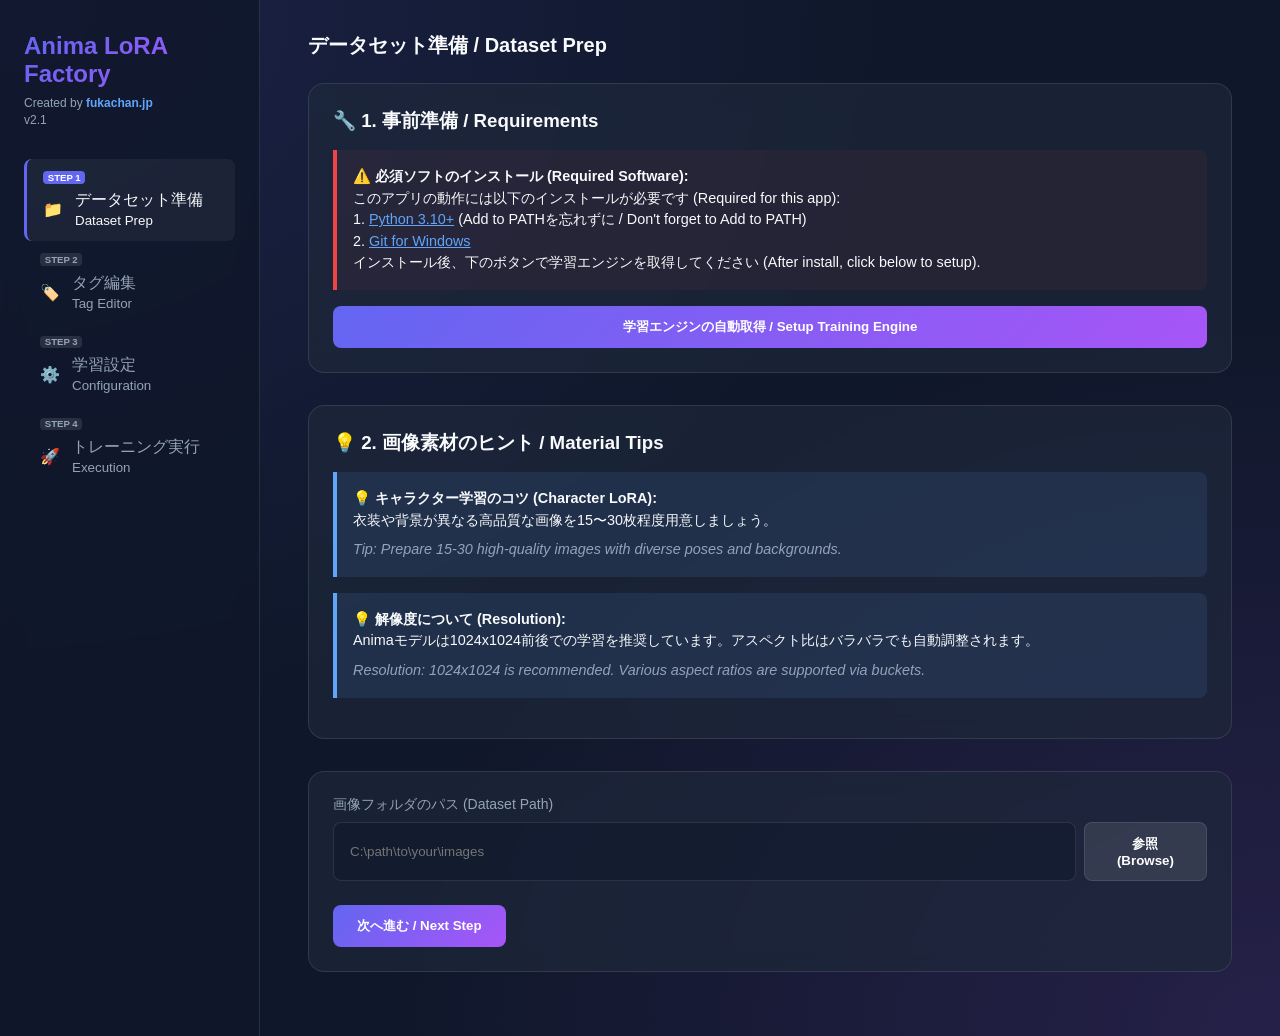
==== commit e5d2d563: "Add files via upload" ====
--- a/frontend/index.html
+++ b/frontend/index.html
@@ -4,20 +4,20 @@
 <head>
     <meta charset="UTF-8">
     <meta name="viewport" content="width=device-width, initial-scale=1.0">
-    <title>SDXL LoRA Factory</title>
+    <title>Anima LoRA Factory</title>
     <link rel="icon" href="assets/favicon.ico">
-    <link rel="stylesheet" href="style.css?v=2.0">
+    <link rel="stylesheet" href="style.css?v=2.1">
 </head>
 
 <body>
     <aside class="sidebar">
         <div>
-            <h1>SDXL LoRA Factory</h1>
+            <h1>Anima LoRA Factory</h1>
             <p style="font-size: 0.75rem; color: var(--text-secondary); margin: 0.2rem 0;">
                 Created by <a href="https://fukachan.jp/" target="_blank"
                     style="color: var(--accent-blue); text-decoration: none; font-weight: 600;">fukachan.jp</a>
             </p>
-            <p style="font-size: 0.75rem; color: var(--text-secondary);">v2.0 beta</p>
+            <p style="font-size: 0.75rem; color: var(--text-secondary);">v2.1</p>
         </div>
 
         <nav>
@@ -90,7 +90,7 @@
                 </div>
                 <div class="hint-box">
                     <strong>💡 解像度について (Resolution):</strong><br>
-                    SDXLモデルは1024x1024前後での学習を推奨しています。アスペクト比はバラバラでも自動調整されます。<br>
+                    Animaモデルは1024x1024前後での学習を推奨しています。アスペクト比はバラバラでも自動調整されます。<br>
                     <span class="lang-en"
                         style="display: block; color: var(--text-secondary); margin-top: 0.5rem; font-style: italic;">Resolution:
                         1024x1024 is recommended. Various aspect ratios are supported via buckets.</span>
@@ -140,7 +140,7 @@
                         <datalist id="tag-suggestions"></datalist>
                     </div>
                     <button class="btn btn-secondary"
-                        style="background: rgba(249, 115, 22, 0.1); border: 1px solid var(--accent-orange); color: var(--accent-orange);"
+                        style="background: rgba(96, 165, 250, 0.1); border: 1px solid #60a5fa; color: #60a5fa;"
                         onclick="batchAddTags()">一括追加 / Add</button>
                     <button class="btn btn-secondary"
                         style="background: rgba(239, 68, 68, 0.1); border: 1px solid #ef4444; color: #ef4444;"
@@ -237,10 +237,9 @@
 
             <div class="card">
                 <div class="form-group">
-                <div class="form-group">
-                    <label>SDXLベースモデルのパス / SDXL Base Model Path (.safetensors)</label>
-                    <div style="display: flex; gap: 0.5rem;">
-                        <input type="text" id="model-path" placeholder="C:\path\to\sdxl_base.safetensors">
+                    <label>Animaベースモデルのパス / Anima Base Model Path (.safetensors)</label>
+                    <div style="display: flex; gap: 0.5rem;">
+                        <input type="text" id="model-path" placeholder="C:\path\to\anima-preview3-base.safetensors">
                         <button class="btn btn-secondary"
                             style="background: rgba(255,255,255,0.1); border: 1px solid var(--glass-border); color: white;"
                             onclick="browseFile('model-path', 'Select Base Model')">参照 / Browse</button>
@@ -249,13 +248,22 @@
                 <div class="form-group">
                     <label>VAEのパス / VAE Path (.safetensors)</label>
                     <div style="display: flex; gap: 0.5rem;">
-                        <input type="text" id="vae-path" placeholder="C:\path\to\sdxl_vae.safetensors">
+                        <input type="text" id="vae-path" placeholder="C:\path\to\anima-preview3-vae.safetensors">
                         <button class="btn btn-secondary"
                             style="background: rgba(255,255,255,0.1); border: 1px solid var(--glass-border); color: white;"
                             onclick="browseFile('vae-path', 'Select VAE')">参照 / Browse</button>
                     </div>
                 </div>
                 <div class="form-group">
+                    <label>Qwen3テキストエンコーダーのパス / Qwen3 Text Encoder Path</label>
+                    <div style="display: flex; gap: 0.5rem;">
+                        <input type="text" id="qwen-path" placeholder="C:\path\to\qwen3_06b_anima.safetensors">
+                        <button class="btn btn-secondary"
+                            style="background: rgba(255,255,255,0.1); border: 1px solid var(--glass-border); color: white;"
+                            onclick="browseFile('qwen-path', 'Select Qwen3')">参照 / Browse</button>
+                    </div>
+                </div>
+                <div class="form-group">
                     <label>出力先フォルダ / Output Directory</label>
                     <div style="display: flex; gap: 0.5rem;">
                         <input type="text" id="output-dir" placeholder="C:\path\to\output">
@@ -266,7 +274,7 @@
                 </div>
                 <div class="form-group">
                     <label>LoRA名称 / Output Name</label>
-                    <input type="text" id="output-name" value="my_sdxl_lora">
+                    <input type="text" id="output-name" value="my_anima_lora">
                 </div>
                 <div class="form-group">
                     <label>学習回数 / Epochs</label>
@@ -308,14 +316,13 @@
                     <select id="vram-mode">
                         <option value="high">高画質 / High Quality (VRAM 24GB+)</option>
                         <option value="balanced" selected>バランス / Balanced (VRAM 12-16GB)</option>
-                        <option value="low">低容量 / Low VRAM (VRAM 8-12GB)</option>
-                        <option value="very_low">超低容量 / Very Low VRAM (VRAM 8GB未満)</option>
+                        <option value="low">低容量 / Low VRAM (VRAM 8GB+)</option>
                     </select>
                 </div>
                 <div class="hint-box">
-                    <strong>💡 VRAM設定の目安 / VRAM Guide:</strong><br>
-                    基本的には「バランス」設定で問題ありません。メモリ不足エラーが出る場合は「低容量」→「超低容量」の順で試してください。<br>
-                    (Use Balanced normally. If you get OOM/CUDA errors, try Low → Very Low VRAM mode.)
+                    <strong>💡 初心者へのアドバイス / Advice:</strong><br>
+                    基本的には「バランス」設定で問題ありません。エラーが出る場合は「低容量」を試してください。<br>
+                    (Balanced is usually fine. If you get errors, try Low VRAM mode.)
                 </div>
 
                 <div class="form-group"
@@ -361,6 +368,11 @@
                         style="background: rgba(255,255,255,0.03); padding: 1rem; border-radius: 8px; display: flex; flex-direction: column; gap: 0.6rem;">
                         <label
                             style="display: flex; align-items: center; gap: 0.5rem; cursor: pointer; color: var(--text-secondary); font-size: 0.85rem; user-select: none;">
+                            <input type="checkbox" id="keep-unet" style="width: auto;">
+                            <span>UNET版モデル（中間ファイル）を削除せずに残す / Keep UNET file</span>
+                        </label>
+                        <label
+                            style="display: flex; align-items: center; gap: 0.5rem; cursor: pointer; color: var(--text-secondary); font-size: 0.85rem; user-select: none;">
                             <input type="checkbox" id="auto-shutdown" style="width: auto;">
                             <span>トレーニング完了後にPCをシャットダウンする / Shutdown after completion</span>
                         </label>
@@ -370,7 +382,7 @@
         </section>
     </main>
 
-    <script src="app.js?v=2.0"></script>
+    <script src="app.js?v=2.1"></script>
 </body>
 
 </html>
--- a/frontend/style.css
+++ b/frontend/style.css
@@ -1,15 +1,13 @@
 :root {
-    --bg-color: #1e1e1e;
-    --card-bg: rgba(45, 45, 45, 0.6);
-    --primary-gradient: linear-gradient(135deg, #f97316 0%, #ea580c 100%);
-    --secondary-gradient: linear-gradient(135deg, #fbbf24 0%, #f59e0b 100%);
+    --bg-color: #0f172a;
+    --card-bg: rgba(30, 41, 59, 0.7);
+    --primary-gradient: linear-gradient(135deg, #6366f1 0%, #a855f7 100%);
+    --secondary-gradient: linear-gradient(135deg, #3b82f6 0%, #2dd4bf 100%);
     --text-primary: #f8fafc;
     --text-secondary: #94a3b8;
-    --accent-orange: #f97316;
-    --accent-warm: #ea580c;
-    --accent-blue: #f97316; /* For compatibility with inline styles */
-    --accent-purple: #ea580c; /* For compatibility with inline styles */
-    --glass-border: rgba(255, 255, 255, 0.08);
+    --accent-purple: #c084fc;
+    --accent-blue: #60a5fa;
+    --glass-border: rgba(255, 255, 255, 0.1);
 }
 
 * {
@@ -22,8 +20,8 @@
 body {
     background-color: var(--bg-color);
     background-image: 
-        radial-gradient(at 0% 0%, rgba(249, 115, 22, 0.08) 0px, transparent 50%),
-        radial-gradient(at 100% 100%, rgba(234, 88, 12, 0.08) 0px, transparent 50%);
+        radial-gradient(at 0% 0%, rgba(99, 102, 241, 0.15) 0px, transparent 50%),
+        radial-gradient(at 100% 100%, rgba(168, 85, 247, 0.15) 0px, transparent 50%);
     color: var(--text-primary);
     min-height: 100vh;
     display: flex;
@@ -32,7 +30,7 @@
 /* Layout */
 .sidebar {
     width: 260px;
-    background: rgba(18, 18, 18, 0.95);
+    background: rgba(15, 23, 42, 0.8);
     backdrop-filter: blur(10px);
     border-right: 1px solid var(--glass-border);
     padding: 2rem 1.5rem;
@@ -60,11 +58,6 @@
 h2 {
     font-size: 1.25rem;
     margin-bottom: 1.5rem;
-    color: var(--accent-orange);
-}
-
-h3 {
-    color: var(--accent-warm);
 }
 
 /* Cards */
@@ -102,7 +95,7 @@
 }
 
 .nav-item.active {
-    border-left: 3px solid var(--accent-orange);
+    border-left: 3px solid #6366f1;
 }
 
 .step-chip {
@@ -117,7 +110,7 @@
 }
 
 .nav-item.active .step-chip {
-    background: var(--accent-orange);
+    background: #6366f1;
     color: white;
 }
 
@@ -142,8 +135,8 @@
 
 /* Material Hints */
 .hint-box {
-    background: rgba(249, 115, 22, 0.05);
-    border-left: 4px solid var(--accent-orange);
+    background: rgba(96, 165, 250, 0.1);
+    border-left: 4px solid var(--accent-blue);
     padding: 1rem;
     border-radius: 0 0.5rem 0.5rem 0;
     margin: 1rem 0;
@@ -172,7 +165,7 @@
 
 input[type="text"], input[type="number"], select {
     width: 100%;
-    background: rgba(30, 30, 30, 0.5);
+    background: rgba(15, 23, 42, 0.5);
     border: 1px solid var(--glass-border);
     border-radius: 0.5rem;
     padding: 0.75rem 1rem;
@@ -181,7 +174,7 @@
 }
 
 input:focus {
-    border-color: var(--accent-orange);
+    border-color: #6366f1;
 }
 
 /* Language Toggle */
